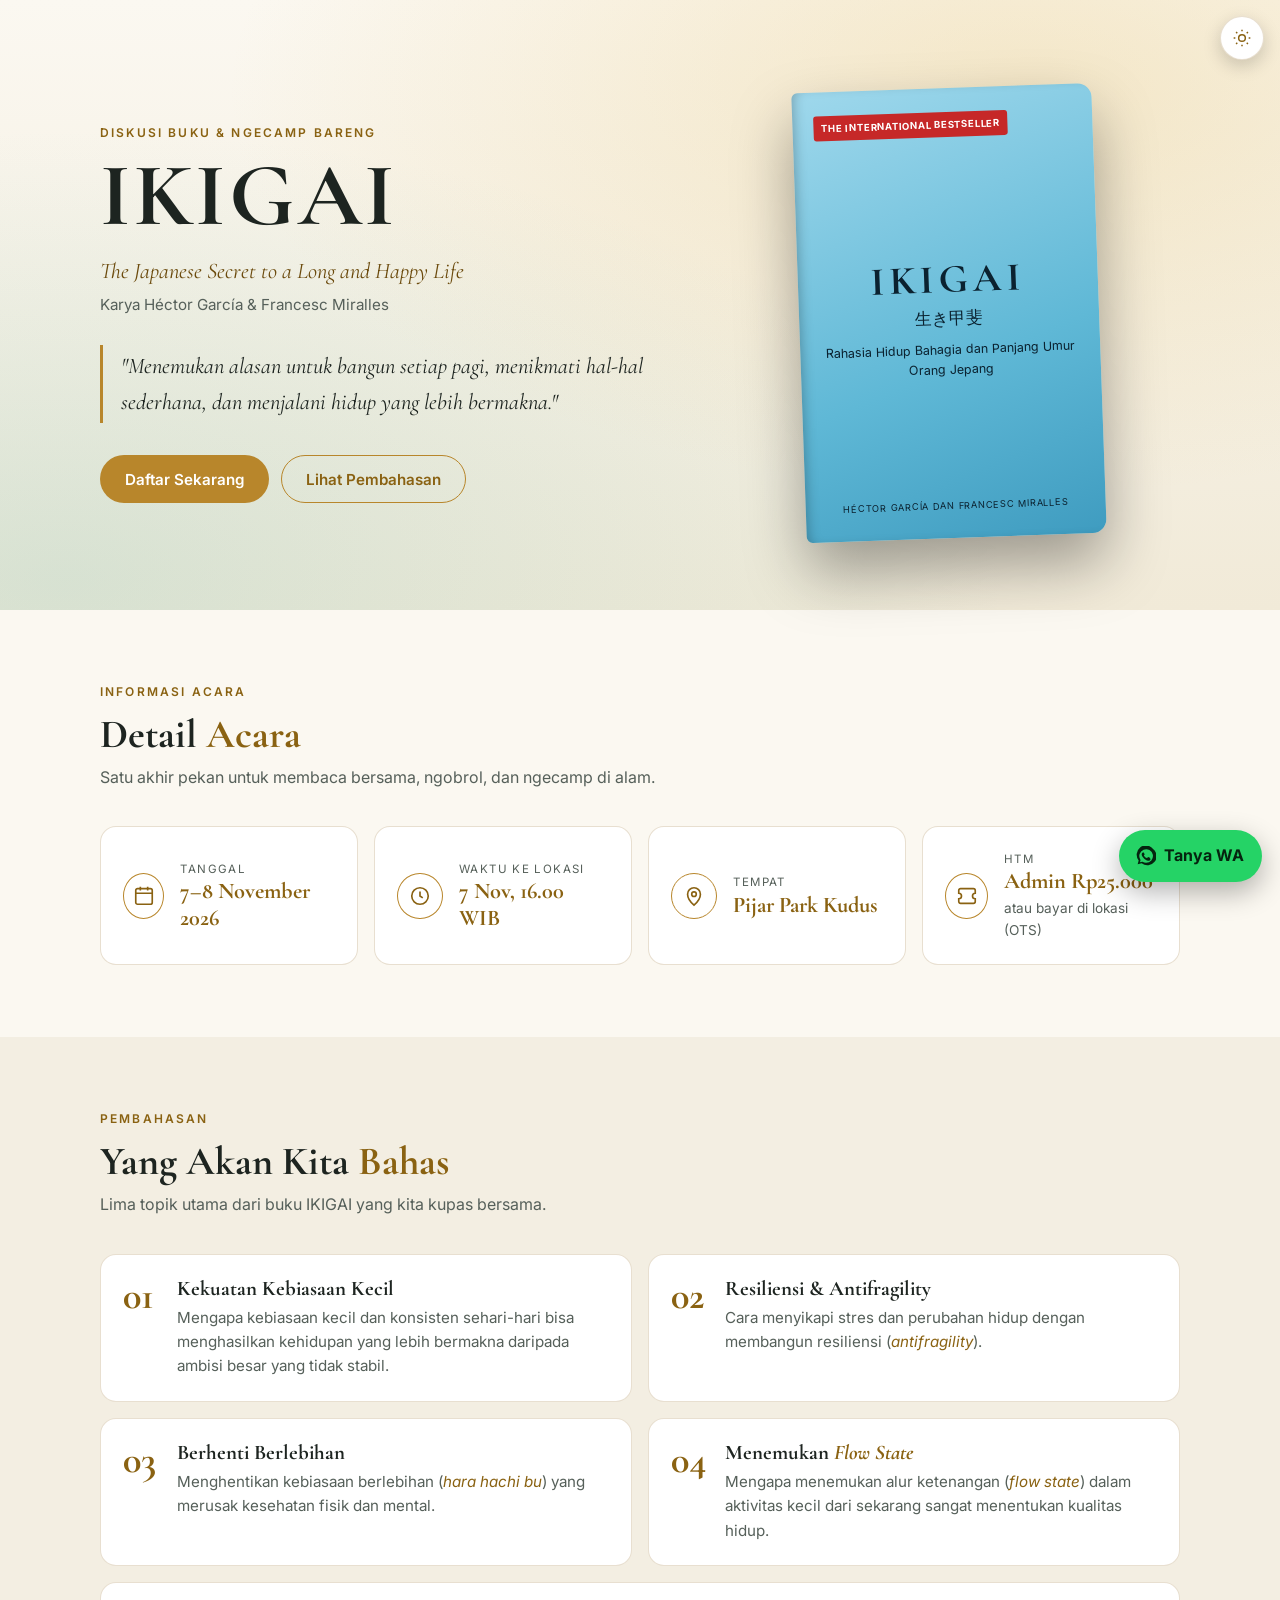
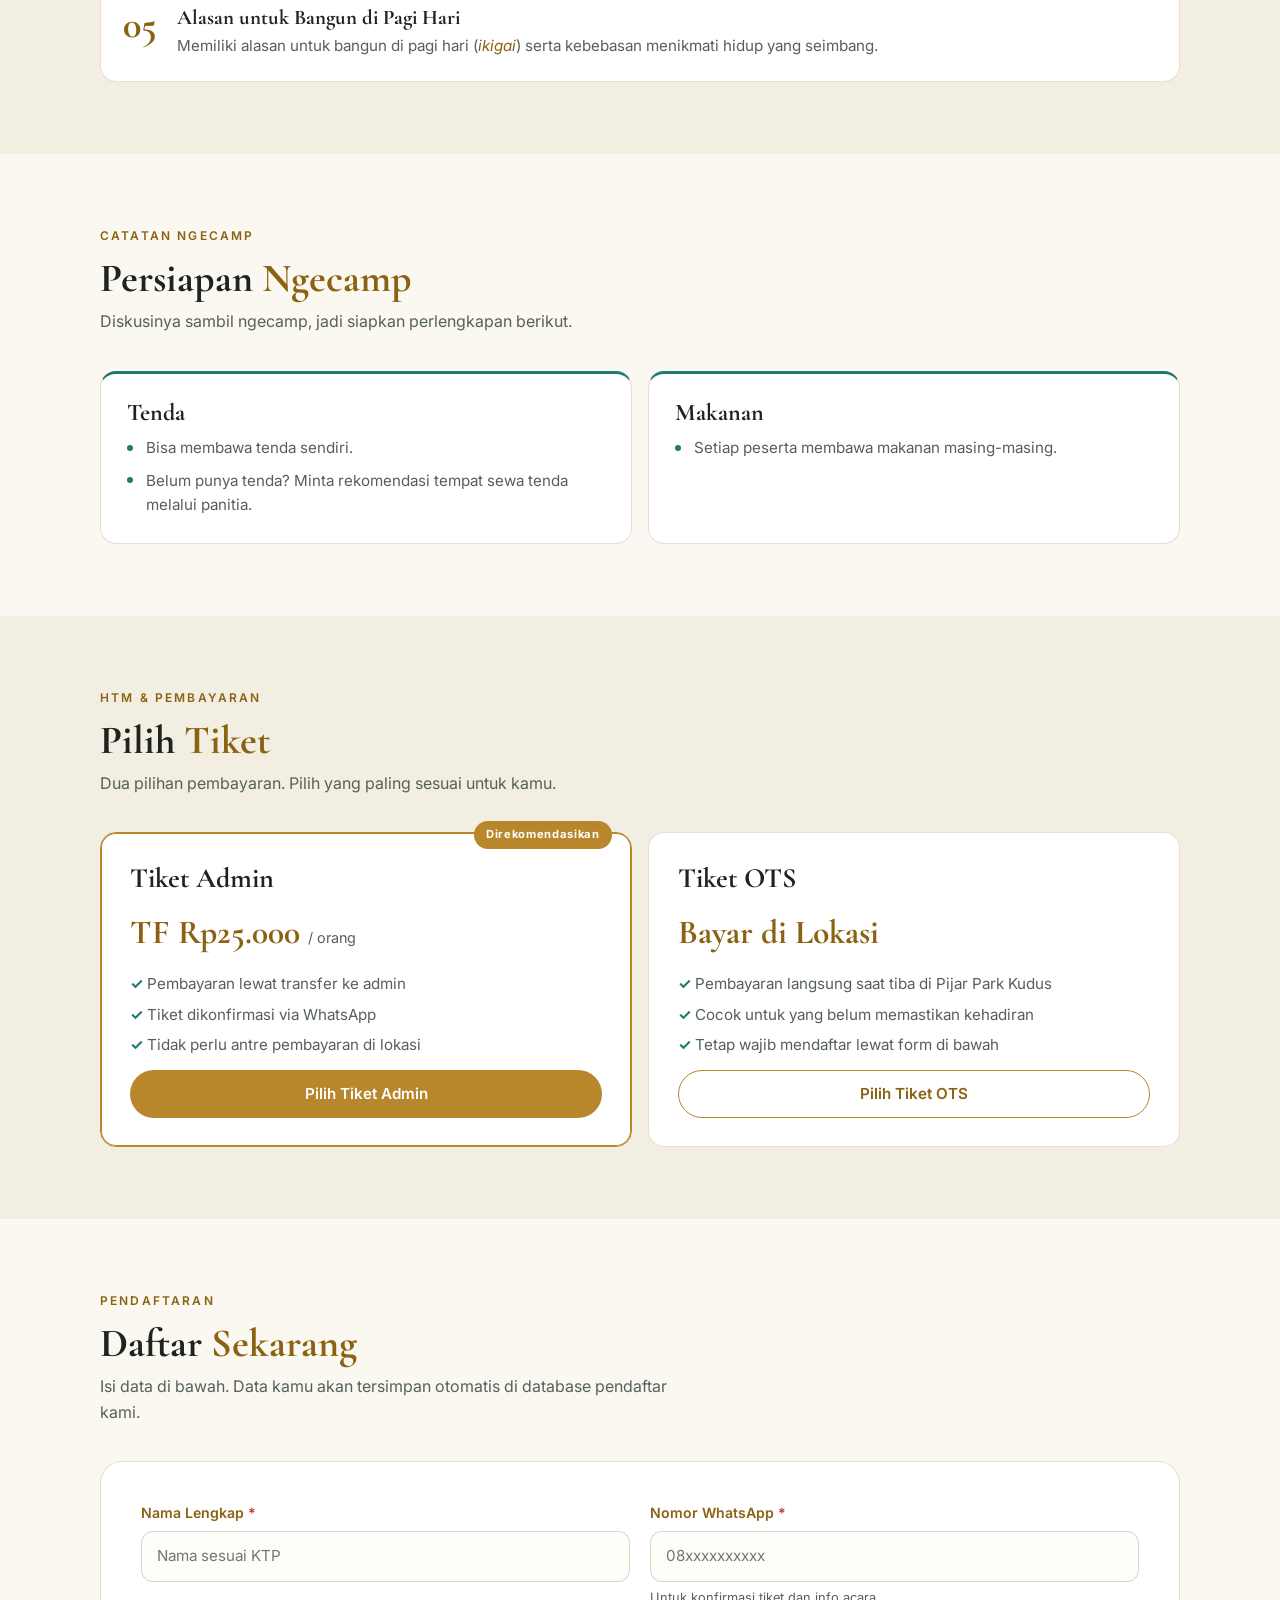
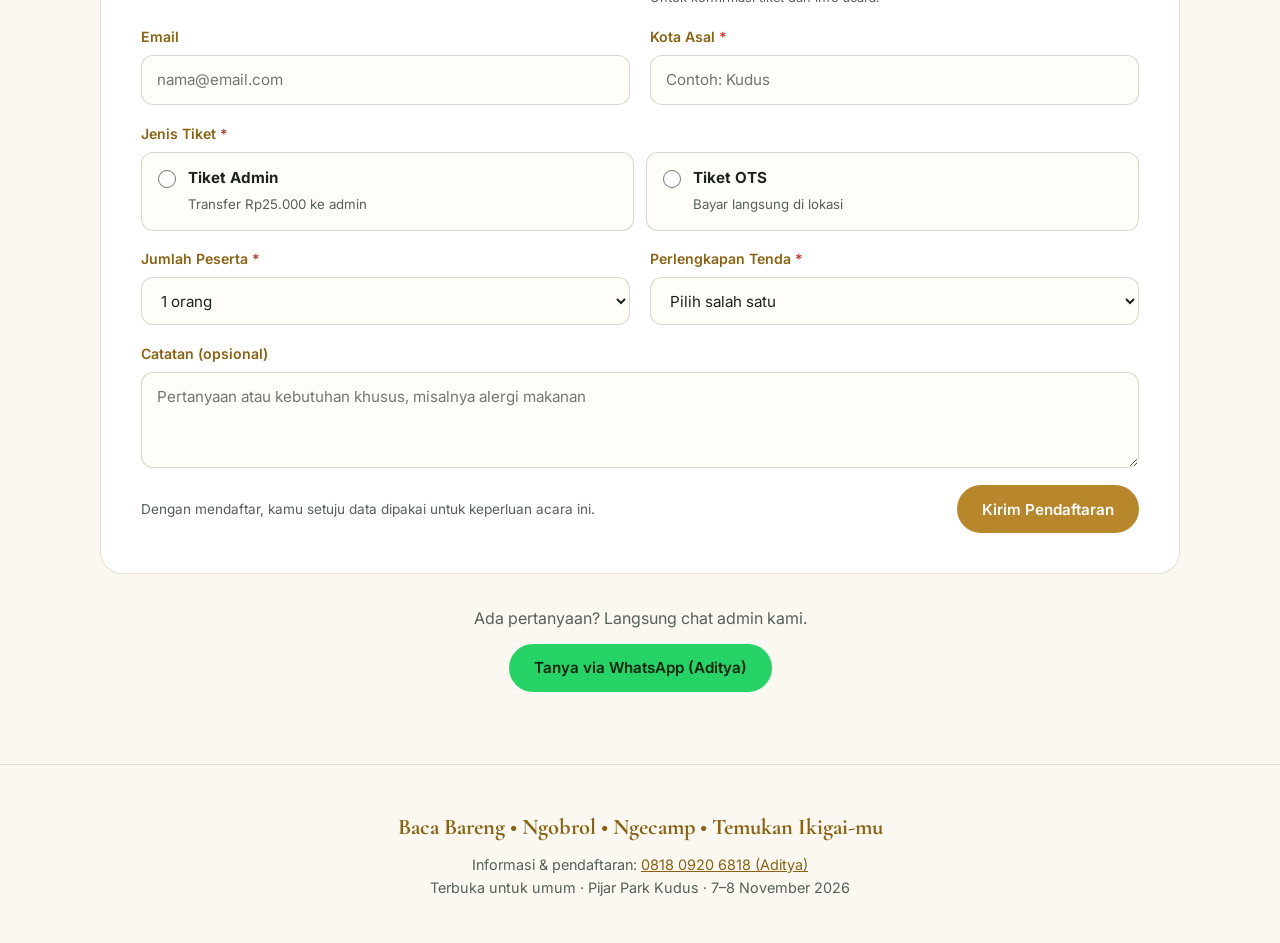
==== events/ikigai-camp.html @ cbc7ba33 "Add events page, Ikigai book camp" ====
<!DOCTYPE html>
<html lang="id" data-theme="dark">
<head>
<meta charset="UTF-8">
<meta name="viewport" content="width=device-width, initial-scale=1.0">
<title>Diskusi Buku & Ngecamp IKIGAI - Pijar Park Kudus</title>
<meta name="description" content="Diskusi buku IKIGAI dan ngecamp bareng, 7–8 November 2026 di Pijar Park Kudus. Daftar sekarang.">
<link rel="preconnect" href="https://fonts.googleapis.com">
<link rel="preconnect" href="https://fonts.gstatic.com" crossorigin>
<link href="https://fonts.googleapis.com/css2?family=Cormorant+Garamond:ital,wght@0,500;0,700;1,500&family=Inter:wght@400;500;600;700&display=swap" rel="stylesheet">
<style>
  /* ---------- Tema ---------- */
  :root, [data-theme="dark"] {
    --bg: #0d1412;
    --bg-2: #142019;
    --card: #1a2a22;
    --line: rgba(232, 201, 127, 0.22);
    --text: #f3efe6;
    --muted: #b9c2b8;
    --accent: #e8c97f;
    --accent-ink: #1b1608;
    --accent-text: #e8c97f;
    --accent-2: #f5dfa3;
    --teal: #5fb8b0;
    --input: #0f1a15;
    --input-line: rgba(255, 255, 255, 0.14);
    --hero: radial-gradient(ellipse at 80% 15%, rgba(232,201,127,.16), transparent 55%),
            radial-gradient(ellipse at 5% 95%, rgba(95,184,176,.14), transparent 55%),
            linear-gradient(180deg, #0d1412 0%, #132219 100%);
    --ok-bg: rgba(37,211,102,.12); --ok-line: rgba(37,211,102,.4); --ok-text: #b8f5cf;
    --err-bg: rgba(255,138,128,.1); --err-line: rgba(255,138,128,.4); --err-text: #ffc1ba;
    --err: #ff8a80;
    --wa: #25d366;
  }
  [data-theme="light"] {
    --bg: #fbf8f1;
    --bg-2: #f3eee2;
    --card: #ffffff;
    --line: rgba(138, 98, 20, 0.2);
    --text: #1d2420;
    --muted: #56605a;
    --accent: #b8862b;
    --accent-ink: #ffffff;
    --accent-text: #8a6212;
    --accent-2: #6b4a0c;
    --teal: #1f7a72;
    --input: #fffdf8;
    --input-line: rgba(29, 36, 32, 0.18);
    --hero: radial-gradient(ellipse at 80% 15%, rgba(232,201,127,.35), transparent 55%),
            radial-gradient(ellipse at 5% 95%, rgba(95,184,176,.18), transparent 55%),
            linear-gradient(180deg, #fbf8f1 0%, #f1ead8 100%);
    --ok-bg: rgba(37,211,102,.12); --ok-line: rgba(18,140,70,.35); --ok-text: #0f6b36;
    --err-bg: rgba(220,60,50,.08); --err-line: rgba(220,60,50,.35); --err-text: #9b2418;
    --err: #c0392b;
    --wa: #25d366;
  }

  /* ---------- Dasar ---------- */
  *, *::before, *::after { box-sizing: border-box; margin: 0; padding: 0; }
  html { scroll-behavior: smooth; scroll-padding-top: 1rem; }
  body {
    font-family: "Inter", system-ui, sans-serif;
    background: var(--bg); color: var(--text);
    line-height: 1.6; -webkit-font-smoothing: antialiased;
    transition: background .3s ease, color .3s ease;
  }
  a { color: inherit; }
  svg { display: block; flex: none; }
  .wrap { width: min(1080px, 100% - 2.5rem); margin-inline: auto; }
  h1, h2, h3 { font-family: "Cormorant Garamond", Georgia, serif; font-weight: 700; line-height: 1.15; }
  .hl { color: var(--accent-text); }

  .eyebrow {
    display: block; font-size: .75rem; font-weight: 600; letter-spacing: .18em;
    text-transform: uppercase; color: var(--accent-text); margin-bottom: .6rem;
  }
  .section { padding: 4.5rem 0; }
  .section.alt { background: var(--bg-2); }
  .section-head { margin-bottom: 2.25rem; }
  .section-title { font-size: clamp(1.9rem, 3.6vw, 2.5rem); }
  .section-sub { color: var(--muted); margin-top: .5rem; max-width: 60ch; }

  /* ---------- Tombol ---------- */
  .btn {
    display: inline-flex; align-items: center; justify-content: center; gap: .5rem;
    min-height: 48px; padding: .75rem 1.5rem; border-radius: 999px;
    font: 600 .95rem/1 "Inter", sans-serif; text-decoration: none; white-space: nowrap;
    border: 1.5px solid transparent; cursor: pointer;
    transition: transform .15s ease, filter .2s ease, background .2s ease;
  }
  .btn:hover { transform: translateY(-1px); filter: brightness(1.06); }
  .btn:focus-visible, .theme-btn:focus-visible, input:focus-visible, select:focus-visible, textarea:focus-visible {
    outline: 2px solid var(--accent); outline-offset: 2px;
  }
  .btn-accent { background: var(--accent); color: var(--accent-ink); }
  .btn-outline { border-color: var(--accent); color: var(--accent-text); background: transparent; }
  .btn-wa { background: var(--wa); color: #05240f; }
  .btn[disabled] { opacity: .6; cursor: wait; transform: none; }
  .btn-block { width: 100%; }

  /* ---------- Toggle tema ---------- */
  .theme-btn {
    position: fixed; top: 16px; right: 16px; z-index: 60;
    width: 44px; height: 44px; border-radius: 50%; cursor: pointer;
    background: var(--card); color: var(--accent-text); border: 1px solid var(--line);
    display: grid; place-items: center; box-shadow: 0 6px 18px rgba(0,0,0,.18);
  }
  .theme-btn .i-sun { display: none; }
  [data-theme="light"] .theme-btn .i-sun { display: block; }
  [data-theme="light"] .theme-btn .i-moon { display: none; }

  /* ---------- Hero ---------- */
  .hero { background: var(--hero); padding: 5.5rem 0 4.5rem; }
  .hero-grid { display: grid; gap: 3rem; align-items: center; }
  @media (min-width: 880px) { .hero-grid { grid-template-columns: 1.2fr 1fr; gap: 4rem; } }
  .hero h1 { font-size: clamp(3.4rem, 9vw, 5.6rem); letter-spacing: .03em; line-height: 1; }
  .book-title { font-family: "Cormorant Garamond", serif; font-style: italic; font-size: clamp(1.15rem, 2.4vw, 1.4rem); color: var(--accent-2); margin-top: .75rem; }
  .author { color: var(--muted); font-size: .95rem; margin-top: .25rem; }
  .quote {
    border-left: 3px solid var(--accent); padding: .2rem 0 .2rem 1.1rem; margin: 1.75rem 0 2rem;
    font-family: "Cormorant Garamond", serif; font-size: clamp(1.2rem, 2.2vw, 1.4rem); font-style: italic;
  }
  .hero-cta { display: flex; flex-wrap: wrap; gap: .75rem; }

  .book-cover {
    width: min(300px, 78%); aspect-ratio: 2 / 3; margin-inline: auto;
    border-radius: 6px 14px 14px 6px; transform: rotate(-2deg);
    background: linear-gradient(160deg, #9fd8ec 0%, #5fb8d6 60%, #3f9cc0 100%);
    box-shadow: 0 30px 60px rgba(0,0,0,.35), inset 8px 0 12px -6px rgba(0,0,0,.25);
    padding: 1.5rem 1.3rem; display: flex; flex-direction: column; justify-content: space-between;
    color: #0b2230; text-align: center;
  }
  .book-cover .badge { background: #c62828; color: #fff; font-size: .6rem; letter-spacing: .08em; padding: .3rem .5rem; align-self: flex-start; border-radius: 3px; font-weight: 700; }
  .book-cover h3 { font-size: 2.5rem; letter-spacing: .12em; }
  .book-cover .jp { font-size: 1.05rem; margin-top: .15rem; }
  .book-cover .sub { font-size: .78rem; margin-top: .5rem; }
  .book-cover .by { font-size: .58rem; letter-spacing: .08em; }

  /* ---------- Kartu info ---------- */
  .info-grid { display: grid; gap: 1rem; grid-template-columns: 1fr; }
  @media (min-width: 560px) { .info-grid { grid-template-columns: 1fr 1fr; } }
  @media (min-width: 1000px) { .info-grid { grid-template-columns: repeat(4, 1fr); } }
  .card {
    background: var(--card); border: 1px solid var(--line); border-radius: 16px; padding: 1.4rem;
  }
  .info-card { display: flex; gap: 1rem; align-items: center; }
  .icon {
    width: 46px; height: 46px; border-radius: 50%; border: 1.5px solid var(--accent);
    color: var(--accent-text); display: grid; place-items: center;
  }
  .info-card .label { font-size: .72rem; letter-spacing: .12em; text-transform: uppercase; color: var(--muted); }
  .info-card .value { font-family: "Cormorant Garamond", serif; font-size: 1.4rem; font-weight: 700; line-height: 1.2; color: var(--accent-text); }
  .info-card .note { font-size: .85rem; color: var(--muted); margin-top: .2rem; }

  /* ---------- Pembahasan ---------- */
  .topics { display: grid; gap: 1rem; grid-template-columns: 1fr; }
  @media (min-width: 720px) { .topics { grid-template-columns: 1fr 1fr; } }
  .topic { display: flex; gap: 1.1rem; }
  .topic-num { font-family: "Cormorant Garamond", serif; font-size: 2.4rem; font-weight: 700; color: var(--accent-text); line-height: 1; min-width: 2ch; }
  .topic h3 { font-size: 1.3rem; margin-bottom: .3rem; }
  .topic p { color: var(--muted); font-size: .95rem; }
  .topic em { color: var(--accent-text); font-style: italic; }
  .topic.wide { grid-column: 1 / -1; }

  /* ---------- Ngecamp ---------- */
  .split { display: grid; gap: 1rem; grid-template-columns: 1fr; }
  @media (min-width: 720px) { .split { grid-template-columns: 1fr 1fr; } }
  .panel { background: var(--card); border: 1px solid var(--line); border-radius: 16px; padding: 1.6rem; border-top: 3px solid var(--teal); }
  .panel h3 { font-size: 1.5rem; margin-bottom: .6rem; }
  .panel ul { list-style: none; display: grid; gap: .5rem; }
  .panel li { color: var(--muted); padding-left: 1.2rem; position: relative; font-size: .95rem; }
  .panel li::before { content: ""; position: absolute; left: 0; top: .55rem; width: 6px; height: 6px; border-radius: 50%; background: var(--teal); }

  /* ---------- Tiket ---------- */
  .tickets { display: grid; gap: 1rem; grid-template-columns: 1fr; }
  @media (min-width: 720px) { .tickets { grid-template-columns: 1fr 1fr; } }
  .ticket { display: flex; flex-direction: column; gap: .75rem; padding: 1.8rem; position: relative; }
  .ticket.highlight { border-color: var(--accent); box-shadow: 0 0 0 1px var(--accent) inset; }
  .ticket .tag {
    position: absolute; top: -12px; right: 1.2rem; background: var(--accent); color: var(--accent-ink);
    font-size: .7rem; font-weight: 700; padding: .3rem .75rem; border-radius: 999px; letter-spacing: .06em;
  }
  .ticket h3 { font-size: 1.75rem; }
  .price { font-family: "Cormorant Garamond", serif; font-size: 2.1rem; font-weight: 700; color: var(--accent-text); }
  .price small { font-family: "Inter", sans-serif; font-size: .9rem; color: var(--muted); font-weight: 400; }
  .ticket ul { list-style: none; display: grid; gap: .4rem; color: var(--muted); font-size: .95rem; }
  .ticket li::before { content: "✓ "; color: var(--teal); font-weight: 700; }
  .ticket .btn { margin-top: auto; }

  /* ---------- Form ---------- */
  .form-card { padding: clamp(1.4rem, 4vw, 2.5rem); border-radius: 22px; }
  form { display: grid; gap: 1.1rem 1.25rem; grid-template-columns: 1fr; }
  @media (min-width: 680px) { form { grid-template-columns: 1fr 1fr; } }
  .field { display: flex; flex-direction: column; gap: .4rem; }
  .full { grid-column: 1 / -1; }
  .field > label, .group-label { font-size: .88rem; font-weight: 600; color: var(--accent-text); }
  .req { color: var(--err); }
  .field input, .field select, .field textarea {
    font: inherit; font-size: .95rem; color: var(--text); background: var(--input);
    border: 1px solid var(--input-line); border-radius: 12px; min-height: 48px;
    padding: .75rem .95rem; width: 100%; transition: border-color .2s, box-shadow .2s;
  }
  .field textarea { min-height: 96px; resize: vertical; }
  .field input:focus, .field select:focus, .field textarea:focus { border-color: var(--accent); box-shadow: 0 0 0 3px color-mix(in srgb, var(--accent) 22%, transparent); outline: none; }
  .field select option { background: var(--card); color: var(--text); }
  .hint { font-size: .8rem; color: var(--muted); }
  .field.invalid input, .field.invalid select { border-color: var(--err); }
  .radio-group { display: grid; gap: .75rem; grid-template-columns: 1fr; }
  @media (min-width: 480px) { .radio-group { grid-template-columns: 1fr 1fr; } }
  .radio-card {
    display: flex; gap: .75rem; align-items: flex-start; cursor: pointer; min-height: 48px;
    background: var(--input); border: 1px solid var(--input-line); border-radius: 12px; padding: .85rem 1rem;
    transition: border-color .2s, background .2s;
  }
  .radio-card:has(input:checked) { border-color: var(--accent); background: color-mix(in srgb, var(--accent) 10%, var(--input)); }
  .radio-card input[type="radio"] { flex: none; width: 18px; height: 18px; min-height: 0; margin: .2rem 0 0; padding: 0; border: 0; accent-color: var(--accent); }
  .radio-card > div { min-width: 0; }
  .radio-card strong { display: block; font-size: .95rem; }
  .radio-card small { color: var(--muted); font-size: .83rem; }
  .actions { grid-column: 1 / -1; display: flex; flex-direction: column; gap: 1rem; align-items: stretch; }
  @media (min-width: 680px) { .actions { flex-direction: row; align-items: center; justify-content: space-between; } }
  .actions .fine { font-size: .85rem; color: var(--muted); }
  .status { grid-column: 1 / -1; font-size: .95rem; display: none; padding: .9rem 1rem; border-radius: 12px; border: 1px solid; }
  .status.ok { display: block; background: var(--ok-bg); border-color: var(--ok-line); color: var(--ok-text); }
  .status.err { display: block; background: var(--err-bg); border-color: var(--err-line); color: var(--err-text); }
  .status .btn { margin-top: .6rem; }
  .hp { position: absolute; left: -9999px; width: 1px; height: 1px; overflow: hidden; }

  .ask { margin-top: 2rem; display: flex; flex-direction: column; align-items: center; gap: .75rem; text-align: center; }
  .ask p { color: var(--muted); }

  /* ---------- Footer ---------- */
  footer { padding: 2.75rem 0; border-top: 1px solid var(--line); color: var(--muted); font-size: .9rem; text-align: center; }
  footer .slogan { font-family: "Cormorant Garamond", serif; font-size: 1.4rem; font-weight: 700; color: var(--accent-text); margin-bottom: .5rem; }
  footer a { color: var(--accent-text); }

  /* ---------- WA mengambang ---------- */
  .wa-float {
    position: fixed; right: 18px; bottom: 18px; z-index: 50; min-height: 52px;
    background: var(--wa); color: #05240f; padding: .75rem 1.1rem; border-radius: 999px;
    font-weight: 700; text-decoration: none; box-shadow: 0 10px 28px rgba(0,0,0,.3);
    display: inline-flex; align-items: center; gap: .5rem;
  }
  .wa-float:hover { filter: brightness(1.05); }

  /* ---------- Animasi ---------- */
  .reveal { opacity: 0; transform: translateY(16px); transition: opacity .6s ease, transform .6s ease; }
  .reveal.in { opacity: 1; transform: none; }
  @media (prefers-reduced-motion: reduce) {
    .reveal { opacity: 1; transform: none; transition: none; }
    html { scroll-behavior: auto; }
    * { transition: none !important; }
  }

  @media (max-width: 480px) {
    .section { padding: 3.5rem 0; }
    .wa-float .txt { display: none; }
    .wa-float { padding: .75rem; }
    .hero { padding-top: 5rem; }
  }
</style>
</head>
<body>

<button class="theme-btn" id="themeToggle" type="button" aria-label="Ganti tema terang/gelap" title="Ganti tema">
  <svg class="i-moon" width="20" height="20" viewBox="0 0 24 24" fill="none" stroke="currentColor" stroke-width="1.8"><path d="M21 12.8A9 9 0 1 1 11.2 3a7 7 0 0 0 9.8 9.8z"/></svg>
  <svg class="i-sun" width="20" height="20" viewBox="0 0 24 24" fill="none" stroke="currentColor" stroke-width="1.8"><circle cx="12" cy="12" r="4"/><path d="M12 2v2M12 20v2M4.9 4.9l1.4 1.4M17.7 17.7l1.4 1.4M2 12h2M20 12h2M4.9 19.1l1.4-1.4M17.7 6.3l1.4-1.4"/></svg>
</button>

<header class="hero">
  <div class="wrap hero-grid">
    <div>
      <span class="eyebrow">Diskusi Buku &amp; Ngecamp Bareng</span>
      <h1>IKIGAI</h1>
      <p class="book-title">The Japanese Secret to a Long and Happy Life</p>
      <p class="author">Karya Héctor García &amp; Francesc Miralles</p>
      <p class="quote">"Menemukan alasan untuk bangun setiap pagi, menikmati hal-hal sederhana, dan menjalani hidup yang lebih bermakna."</p>
      <div class="hero-cta">
        <a href="#daftar" class="btn btn-accent">Daftar Sekarang</a>
        <a href="#pembahasan" class="btn btn-outline">Lihat Pembahasan</a>
      </div>
    </div>

    <div class="book-cover" role="img" aria-label="Sampul buku IKIGAI">
      <span class="badge">THE INTERNATIONAL BESTSELLER</span>
      <div>
        <h3>IKIGAI</h3>
        <div class="jp">生き甲斐</div>
        <div class="sub">Rahasia Hidup Bahagia dan Panjang Umur Orang Jepang</div>
      </div>
      <div class="by">HÉCTOR GARCÍA DAN FRANCESC MIRALLES</div>
    </div>
  </div>
</header>

<section class="section" id="info">
  <div class="wrap">
    <div class="section-head reveal">
      <span class="eyebrow">Informasi Acara</span>
      <h2 class="section-title">Detail <span class="hl">Acara</span></h2>
      <p class="section-sub">Satu akhir pekan untuk membaca bersama, ngobrol, dan ngecamp di alam.</p>
    </div>

    <div class="info-grid">
      <div class="card info-card reveal">
        <div class="icon" aria-hidden="true">
          <svg width="22" height="22" viewBox="0 0 24 24" fill="none" stroke="currentColor" stroke-width="1.8"><rect x="3" y="4" width="18" height="17" rx="2"/><path d="M3 9h18M8 2v4M16 2v4"/></svg>
        </div>
        <div>
          <div class="label">Tanggal</div>
          <div class="value">7–8 November 2026</div>
        </div>
      </div>

      <div class="card info-card reveal">
        <div class="icon" aria-hidden="true">
          <svg width="22" height="22" viewBox="0 0 24 24" fill="none" stroke="currentColor" stroke-width="1.8"><circle cx="12" cy="12" r="9"/><path d="M12 7v5l3 2"/></svg>
        </div>
        <div>
          <div class="label">Waktu Ke Lokasi</div>
          <div class="value">7 Nov, 16.00 WIB</div>
        </div>
      </div>

      <div class="card info-card reveal">
        <div class="icon" aria-hidden="true">
          <svg width="22" height="22" viewBox="0 0 24 24" fill="none" stroke="currentColor" stroke-width="1.8"><path d="M12 22s7-6.2 7-12a7 7 0 1 0-14 0c0 5.8 7 12 7 12z"/><circle cx="12" cy="10" r="2.5"/></svg>
        </div>
        <div>
          <div class="label">Tempat</div>
          <div class="value">Pijar Park Kudus</div>
        </div>
      </div>

      <div class="card info-card reveal">
        <div class="icon" aria-hidden="true">
          <svg width="22" height="22" viewBox="0 0 24 24" fill="none" stroke="currentColor" stroke-width="1.8"><path d="M3 9V6a2 2 0 0 1 2-2h14a2 2 0 0 1 2 2v3a3 3 0 0 0 0 6v3a2 2 0 0 1-2 2H5a2 2 0 0 1-2-2v-3a3 3 0 0 0 0-6z"/></svg>
        </div>
        <div>
          <div class="label">HTM</div>
          <div class="value">Admin Rp25.000</div>
          <div class="note">atau bayar di lokasi (OTS)</div>
        </div>
      </div>
    </div>
  </div>
</section>

<section class="section alt" id="pembahasan">
  <div class="wrap">
    <div class="section-head reveal">
      <span class="eyebrow">Pembahasan</span>
      <h2 class="section-title">Yang Akan Kita <span class="hl">Bahas</span></h2>
      <p class="section-sub">Lima topik utama dari buku IKIGAI yang kita kupas bersama.</p>
    </div>

    <div class="topics">
      <article class="card topic reveal">
        <div class="topic-num">01</div>
        <div>
          <h3>Kekuatan Kebiasaan Kecil</h3>
          <p>Mengapa kebiasaan kecil dan konsisten sehari-hari bisa menghasilkan kehidupan yang lebih bermakna daripada ambisi besar yang tidak stabil.</p>
        </div>
      </article>

      <article class="card topic reveal">
        <div class="topic-num">02</div>
        <div>
          <h3>Resiliensi &amp; Antifragility</h3>
          <p>Cara menyikapi stres dan perubahan hidup dengan membangun resiliensi (<em>antifragility</em>).</p>
        </div>
      </article>

      <article class="card topic reveal">
        <div class="topic-num">03</div>
        <div>
          <h3>Berhenti Berlebihan</h3>
          <p>Menghentikan kebiasaan berlebihan (<em>hara hachi bu</em>) yang merusak kesehatan fisik dan mental.</p>
        </div>
      </article>

      <article class="card topic reveal">
        <div class="topic-num">04</div>
        <div>
          <h3>Menemukan <em>Flow State</em></h3>
          <p>Mengapa menemukan alur ketenangan (<em>flow state</em>) dalam aktivitas kecil dari sekarang sangat menentukan kualitas hidup.</p>
        </div>
      </article>

      <article class="card topic wide reveal">
        <div class="topic-num">05</div>
        <div>
          <h3>Alasan untuk Bangun di Pagi Hari</h3>
          <p>Memiliki alasan untuk bangun di pagi hari (<em>ikigai</em>) serta kebebasan menikmati hidup yang seimbang.</p>
        </div>
      </article>
    </div>
  </div>
</section>

<section class="section" id="ngecamp">
  <div class="wrap">
    <div class="section-head reveal">
      <span class="eyebrow">Catatan Ngecamp</span>
      <h2 class="section-title">Persiapan <span class="hl">Ngecamp</span></h2>
      <p class="section-sub">Diskusinya sambil ngecamp, jadi siapkan perlengkapan berikut.</p>
    </div>

    <div class="split">
      <div class="panel reveal">
        <h3>Tenda</h3>
        <ul>
          <li>Bisa membawa tenda sendiri.</li>
          <li>Belum punya tenda? Minta rekomendasi tempat sewa tenda melalui panitia.</li>
        </ul>
      </div>
      <div class="panel reveal">
        <h3>Makanan</h3>
        <ul>
          <li>Setiap peserta membawa makanan masing-masing.</li>
        </ul>
      </div>
    </div>
  </div>
</section>

<section class="section alt" id="tiket">
  <div class="wrap">
    <div class="section-head reveal">
      <span class="eyebrow">HTM &amp; Pembayaran</span>
      <h2 class="section-title">Pilih <span class="hl">Tiket</span></h2>
      <p class="section-sub">Dua pilihan pembayaran. Pilih yang paling sesuai untuk kamu.</p>
    </div>

    <div class="tickets">
      <div class="card ticket highlight reveal">
        <span class="tag">Direkomendasikan</span>
        <h3>Tiket Admin</h3>
        <div class="price">TF Rp25.000 <small>/ orang</small></div>
        <ul>
          <li>Pembayaran lewat transfer ke admin</li>
          <li>Tiket dikonfirmasi via WhatsApp</li>
          <li>Tidak perlu antre pembayaran di lokasi</li>
        </ul>
        <a href="#daftar" class="btn btn-accent" data-pick="Admin (TF Rp25.000)">Pilih Tiket Admin</a>
      </div>

      <div class="card ticket reveal">
        <h3>Tiket OTS</h3>
        <div class="price">Bayar di Lokasi</div>
        <ul>
          <li>Pembayaran langsung saat tiba di Pijar Park Kudus</li>
          <li>Cocok untuk yang belum memastikan kehadiran</li>
          <li>Tetap wajib mendaftar lewat form di bawah</li>
        </ul>
        <a href="#daftar" class="btn btn-outline" data-pick="OTS (Bayar di Lokasi)">Pilih Tiket OTS</a>
      </div>
    </div>
  </div>
</section>

<section class="section" id="daftar">
  <div class="wrap">
    <div class="section-head reveal">
      <span class="eyebrow">Pendaftaran</span>
      <h2 class="section-title">Daftar <span class="hl">Sekarang</span></h2>
      <p class="section-sub">Isi data di bawah. Data kamu akan tersimpan otomatis di database pendaftar kami.</p>
    </div>

    <div class="card form-card reveal">
      <form id="regForm" novalidate>
        <input type="text" name="website" class="hp" tabindex="-1" autocomplete="off" aria-hidden="true">

        <div class="field" data-field>
          <label for="nama">Nama Lengkap <span class="req">*</span></label>
          <input id="nama" name="nama" type="text" placeholder="Nama sesuai KTP" autocomplete="name" required>
        </div>

        <div class="field" data-field>
          <label for="wa">Nomor WhatsApp <span class="req">*</span></label>
          <input id="wa" name="wa" type="tel" placeholder="08xxxxxxxxxx" inputmode="tel" autocomplete="tel" required>
          <span class="hint">Untuk konfirmasi tiket dan info acara.</span>
        </div>

        <div class="field" data-field>
          <label for="email">Email</label>
          <input id="email" name="email" type="email" placeholder="nama@email.com" autocomplete="email">
        </div>

        <div class="field" data-field>
          <label for="kota">Kota Asal <span class="req">*</span></label>
          <input id="kota" name="kota" type="text" placeholder="Contoh: Kudus" required>
        </div>

        <fieldset class="field full" data-field style="border:0;">
          <legend class="group-label" style="margin-bottom:.4rem;">Jenis Tiket <span class="req">*</span></legend>
          <div class="radio-group">
            <label class="radio-card">
              <input type="radio" name="tiket" value="Admin (TF Rp25.000)">
              <div><strong>Tiket Admin</strong><small>Transfer Rp25.000 ke admin</small></div>
            </label>
            <label class="radio-card">
              <input type="radio" name="tiket" value="OTS (Bayar di Lokasi)">
              <div><strong>Tiket OTS</strong><small>Bayar langsung di lokasi</small></div>
            </label>
          </div>
        </fieldset>

        <div class="field" data-field>
          <label for="jumlah">Jumlah Peserta <span class="req">*</span></label>
          <select id="jumlah" name="jumlah" required>
            <option value="1">1 orang</option>
            <option value="2">2 orang</option>
            <option value="3">3 orang</option>
            <option value="4">4 orang</option>
            <option value="5">5 orang atau lebih</option>
          </select>
        </div>

        <div class="field" data-field>
          <label for="tenda">Perlengkapan Tenda <span class="req">*</span></label>
          <select id="tenda" name="tenda" required>
            <option value="">Pilih salah satu</option>
            <option value="Bawa tenda sendiri">Bawa tenda sendiri</option>
            <option value="Minta rekomendasi sewa tenda">Minta rekomendasi sewa tenda</option>
            <option value="Tidak ikut menginap">Tidak ikut menginap</option>
          </select>
        </div>

        <div class="field full">
          <label for="catatan">Catatan (opsional)</label>
          <textarea id="catatan" name="catatan" placeholder="Pertanyaan atau kebutuhan khusus, misalnya alergi makanan"></textarea>
        </div>

        <div class="status" id="status" role="status" aria-live="polite"></div>

        <div class="actions">
          <p class="fine">Dengan mendaftar, kamu setuju data dipakai untuk keperluan acara ini.</p>
          <button type="submit" class="btn btn-accent" id="submitBtn">Kirim Pendaftaran</button>
        </div>
      </form>
    </div>

    <div class="ask reveal">
      <p>Ada pertanyaan? Langsung chat admin kami.</p>
      <a class="btn btn-wa" href="https://wa.me/6281809206818?text=Halo%20Aditya%2C%20saya%20mau%20tanya%20tentang%20Diskusi%20Buku%20%26%20Ngecamp%20IKIGAI" target="_blank" rel="noopener">
        Tanya via WhatsApp (Aditya)
      </a>
    </div>
  </div>
</section>

<footer>
  <div class="wrap">
    <div class="slogan">Baca Bareng • Ngobrol • Ngecamp • Temukan Ikigai-mu</div>
    <p>Informasi &amp; pendaftaran: <a href="https://wa.me/6281809206818" target="_blank" rel="noopener">0818 0920 6818 (Aditya)</a></p>
    <p>Terbuka untuk umum · Pijar Park Kudus · 7–8 November 2026</p>
  </div>
</footer>

<a class="wa-float" href="https://wa.me/6281809206818?text=Halo%20Aditya%2C%20saya%20mau%20tanya%20tentang%20IKIGAI" target="_blank" rel="noopener" aria-label="Tanya via WhatsApp">
  <svg width="20" height="20" viewBox="0 0 24 24" fill="currentColor" aria-hidden="true"><path d="M20.5 3.5A11 11 0 0 0 3.2 17.3L2 22l4.8-1.2A11 11 0 1 0 20.5 3.5zM12 20.2a8.2 8.2 0 0 1-4.2-1.2l-.3-.2-2.8.7.8-2.7-.2-.3A8.2 8.2 0 1 1 12 20.2zm4.5-6.1c-.2-.1-1.5-.7-1.7-.8-.2-.1-.4-.1-.6.1l-.8 1c-.1.2-.3.2-.5.1a6.7 6.7 0 0 1-3.3-2.9c-.2-.4.2-.4.7-1.3.1-.2 0-.3 0-.4l-.8-1.8c-.2-.5-.4-.4-.6-.4h-.5a1 1 0 0 0-.7.3 3 3 0 0 0-.9 2.2 5.2 5.2 0 0 0 1.1 2.8 11.8 11.8 0 0 0 4.5 4c2.2.9 2.6.7 3.1.7a2.6 2.6 0 0 0 1.7-1.2 2.1 2.1 0 0 0 .1-1.2c-.1-.1-.2-.2-.4-.3z"/></svg>
  <span class="txt">Tanya WA</span>
</a>

<script>
  /* Ganti dengan URL Web App Google Apps Script yang terhubung ke Google Sheets */
  const SHEET_ENDPOINT = "GANTI_DENGAN_URL_APPS_SCRIPT";
  const WA_NUMBER = "6281809206818";

  /* ---------- Tema terang / gelap ---------- */
  const root = document.documentElement;
  const media = window.matchMedia("(prefers-color-scheme: light)");
  function readSaved() { try { return localStorage.getItem("ikigai-theme"); } catch (e) { return null; } }
  function saveTheme(t) { try { localStorage.setItem("ikigai-theme", t); } catch (e) {} }
  function applyTheme(t) { root.setAttribute("data-theme", t); }

  applyTheme(readSaved() || (media.matches ? "light" : "dark"));

  document.getElementById("themeToggle").addEventListener("click", () => {
    const next = root.getAttribute("data-theme") === "light" ? "dark" : "light";
    applyTheme(next);
    saveTheme(next);
  });

  /* ---------- Animasi muncul saat scroll ---------- */
  const io = new IntersectionObserver((entries) => {
    entries.forEach((e) => { if (e.isIntersecting) { e.target.classList.add("in"); io.unobserve(e.target); } });
  }, { threshold: 0.12 });
  document.querySelectorAll(".reveal").forEach((el) => io.observe(el));

  /* ---------- Pilih tiket dari kartu ---------- */
  document.querySelectorAll("[data-pick]").forEach((btn) => {
    btn.addEventListener("click", () => {
      const radio = document.querySelector(`input[name="tiket"][value="${btn.dataset.pick}"]`);
      if (radio) radio.checked = true;
    });
  });

  /* ---------- Form pendaftaran ---------- */
  const form = document.getElementById("regForm");
  const statusEl = document.getElementById("status");
  const submitBtn = document.getElementById("submitBtn");

  function showStatus(type, msg) {
    statusEl.className = "status " + type;
    statusEl.textContent = msg;
  }

  function validate() {
    let ok = true;
    form.querySelectorAll("[data-field]").forEach((f) => f.classList.remove("invalid"));
    const waOk = /^(\+?62|0)8[0-9]{7,11}$/.test(form.wa.value.trim().replace(/[\s-]/g, ""));

    if (!form.nama.value.trim()) { ok = false; form.nama.closest("[data-field]").classList.add("invalid"); }
    if (!waOk) { ok = false; form.wa.closest("[data-field]").classList.add("invalid"); }
    if (!form.kota.value.trim()) { ok = false; form.kota.closest("[data-field]").classList.add("invalid"); }
    if (!form.tiket.value) { ok = false; form.tiket[0].closest("[data-field]").classList.add("invalid"); }
    if (!form.tenda.value) { ok = false; form.tenda.closest("[data-field]").classList.add("invalid"); }
    return ok;
  }

  form.addEventListener("submit", async (ev) => {
    ev.preventDefault();
    statusEl.className = "status";
    statusEl.textContent = "";

    if (form.website.value) return; // honeypot anti-bot

    if (!validate()) {
      showStatus("err", "Mohon lengkapi data yang wajib diisi dengan benar. Nomor WhatsApp harus valid.");
      return;
    }

    if (SHEET_ENDPOINT.startsWith("GANTI")) {
      showStatus("err", "Form belum terhubung ke database. Silakan daftar lewat WhatsApp dulu.");
      return;
    }

    const data = {
      nama: form.nama.value.trim(),
      wa: form.wa.value.trim(),
      email: form.email.value.trim(),
      kota: form.kota.value.trim(),
      tiket: form.tiket.value,
      jumlah: form.jumlah.value,
      tenda: form.tenda.value,
      catatan: form.catatan.value.trim(),
      sumber: location.href
    };

    submitBtn.disabled = true;
    submitBtn.textContent = "Mengirim...";

    try {
      // mode no-cors: data tetap terkirim ke Apps Script walau respons tidak bisa dibaca browser
      await fetch(SHEET_ENDPOINT, { method: "POST", mode: "no-cors", body: new URLSearchParams(data) });

      const pesan = encodeURIComponent(
        `Halo Aditya, saya sudah mendaftar IKIGAI.\nNama: ${data.nama}\nJenis tiket: ${data.tiket}\nJumlah: ${data.jumlah}`
      );
      const waLink = `https://wa.me/${WA_NUMBER}?text=${pesan}`;

      form.reset();
      showStatus("ok", "Pendaftaran berhasil terkirim. Terima kasih! Konfirmasi tiket akan dikirim via WhatsApp.");

      const info = document.createElement("a");
      info.className = "btn btn-wa";
      info.href = waLink;
      info.target = "_blank";
      info.rel = "noopener";
      info.textContent = "Konfirmasi via WhatsApp";
      statusEl.appendChild(info);
    } catch (err) {
      showStatus("err", "Gagal mengirim pendaftaran. Coba lagi atau daftar lewat WhatsApp.");
    } finally {
      submitBtn.disabled = false;
      submitBtn.textContent = "Kirim Pendaftaran";
    }
  });
</script>
</body>
</html>
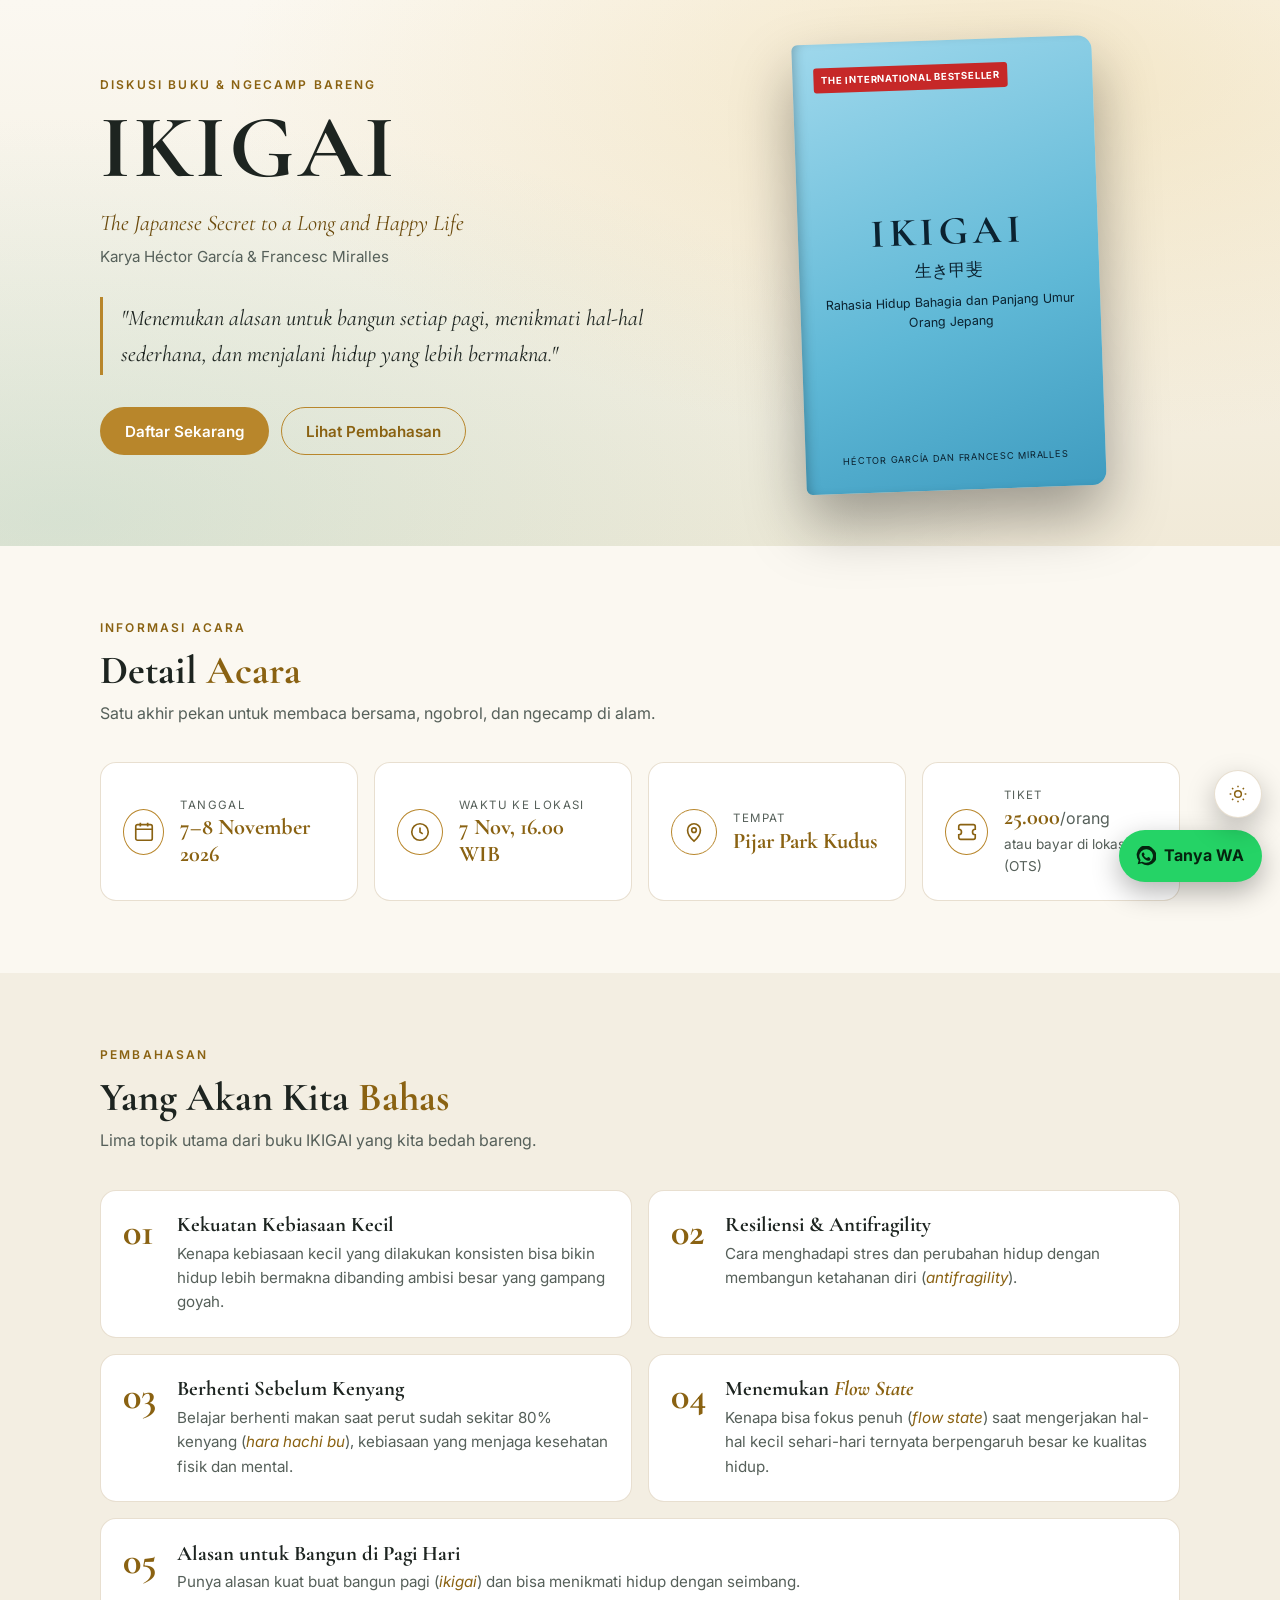
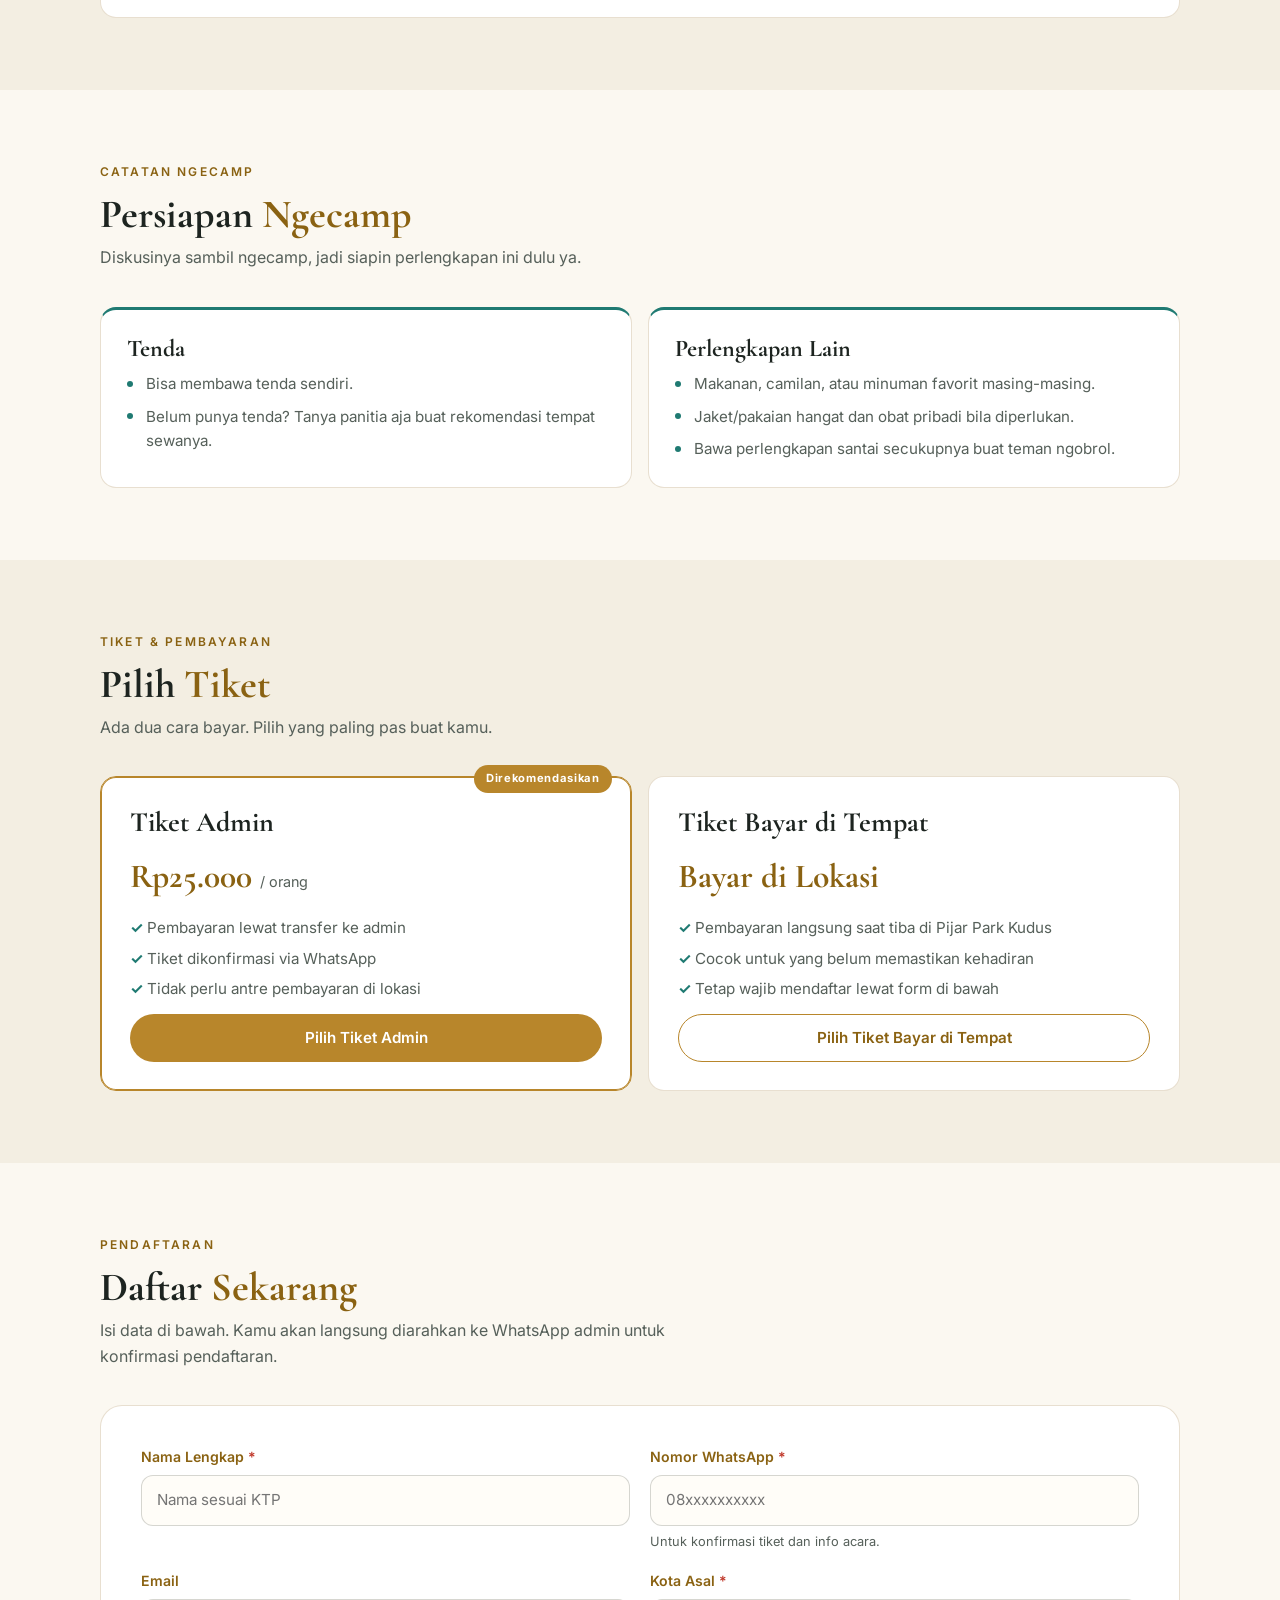
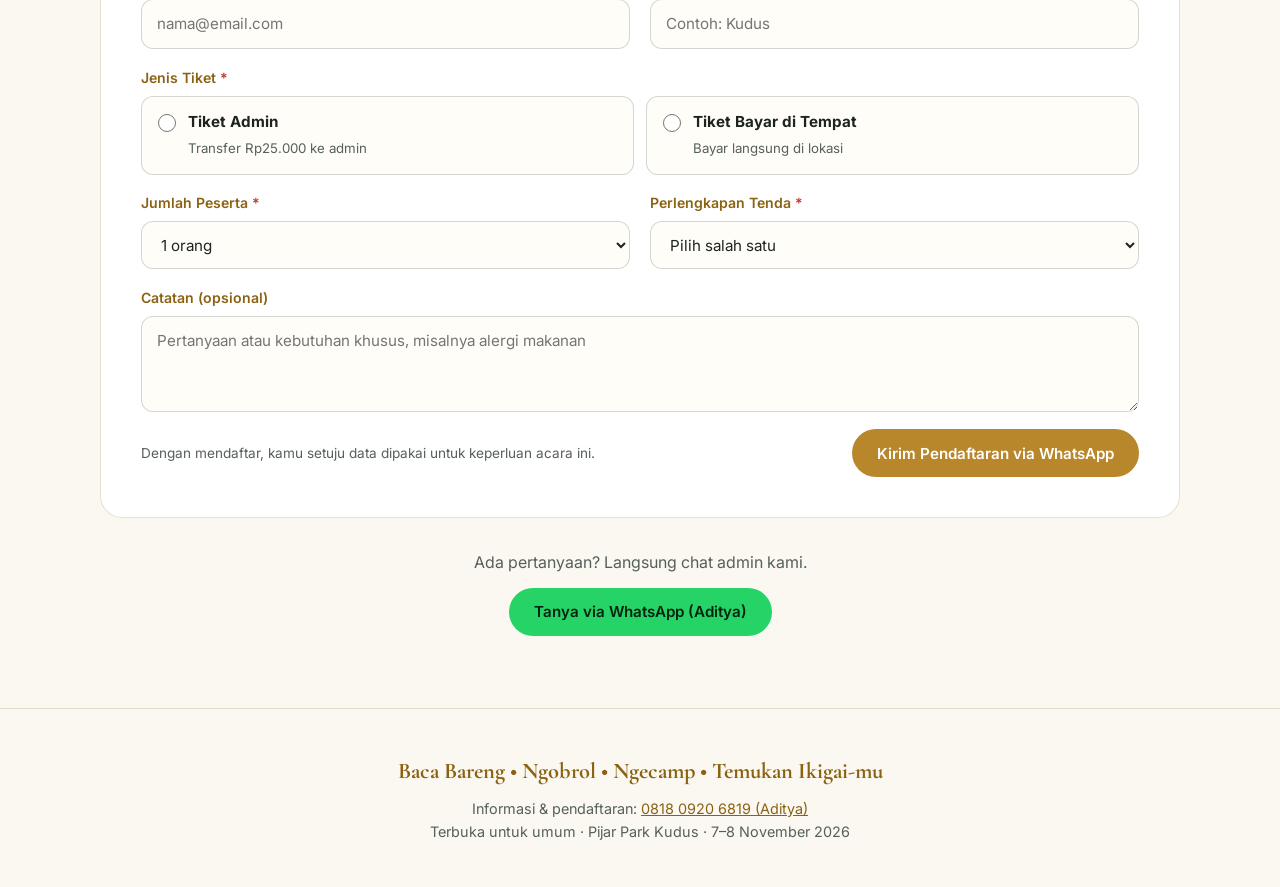
==== commit 02b33eda: "Update ticket information and button texts" ====
--- a/events/ikigai-camp.html
+++ b/events/ikigai-camp.html
@@ -100,17 +100,20 @@
 
   /* ---------- Toggle tema ---------- */
   .theme-btn {
-    position: fixed; top: 16px; right: 16px; z-index: 60;
-    width: 44px; height: 44px; border-radius: 50%; cursor: pointer;
-    background: var(--card); color: var(--accent-text); border: 1px solid var(--line);
-    display: grid; place-items: center; box-shadow: 0 6px 18px rgba(0,0,0,.18);
-  }
+    position: fixed; right: 18px; bottom: 82px; z-index: 60;
+    width: 48px; height: 48px; border-radius: 50%; cursor: pointer;
+    background: var(--card); color: var(--accent-text); border: 1.5px solid var(--line);
+    display: flex; align-items: center; justify-content: center;
+    box-shadow: 0 10px 28px rgba(0,0,0,.25);
+    transition: transform .2s ease, filter .2s ease, background .3s ease, border-color .3s ease;
+  }
+  .theme-btn:hover { transform: translateY(-2px); filter: brightness(1.08); }
   .theme-btn .i-sun { display: none; }
   [data-theme="light"] .theme-btn .i-sun { display: block; }
   [data-theme="light"] .theme-btn .i-moon { display: none; }
 
   /* ---------- Hero ---------- */
-  .hero { background: var(--hero); padding: 5.5rem 0 4.5rem; }
+  .hero { background: var(--hero); padding: 2.5rem 0 3.5rem; }
   .hero-grid { display: grid; gap: 3rem; align-items: center; }
   @media (min-width: 880px) { .hero-grid { grid-template-columns: 1.2fr 1fr; gap: 4rem; } }
   .hero h1 { font-size: clamp(3.4rem, 9vw, 5.6rem); letter-spacing: .03em; line-height: 1; }
@@ -253,10 +256,11 @@
   }
 
   @media (max-width: 480px) {
-    .section { padding: 3.5rem 0; }
+    .section { padding: 3rem 0; }
     .wa-float .txt { display: none; }
-    .wa-float { padding: .75rem; }
-    .hero { padding-top: 5rem; }
+    .wa-float { width: 48px; height: 48px; min-height: 48px; padding: 0; justify-content: center; border-radius: 50%; right: 16px; bottom: 16px; }
+    .theme-btn { right: 16px; bottom: 74px; }
+    .hero { padding-top: 1.75rem; padding-bottom: 2.5rem; }
   }
 </style>
 </head>
@@ -337,8 +341,8 @@
           <svg width="22" height="22" viewBox="0 0 24 24" fill="none" stroke="currentColor" stroke-width="1.8"><path d="M3 9V6a2 2 0 0 1 2-2h14a2 2 0 0 1 2 2v3a3 3 0 0 0 0 6v3a2 2 0 0 1-2 2H5a2 2 0 0 1-2-2v-3a3 3 0 0 0 0-6z"/></svg>
         </div>
         <div>
-          <div class="label">HTM</div>
-          <div class="value">Admin Rp25.000</div>
+          <div class="label">Tiket</div>
+          <div class="value">25.000<small style="font-size: 1rem; font-family: 'Inter', sans-serif; font-weight: 400; color: var(--muted);">/orang</small></div>
           <div class="note">atau bayar di lokasi (OTS)</div>
         </div>
       </div>
@@ -351,7 +355,7 @@
     <div class="section-head reveal">
       <span class="eyebrow">Pembahasan</span>
       <h2 class="section-title">Yang Akan Kita <span class="hl">Bahas</span></h2>
-      <p class="section-sub">Lima topik utama dari buku IKIGAI yang kita kupas bersama.</p>
+      <p class="section-sub">Lima topik utama dari buku IKIGAI yang kita bedah bareng.</p>
     </div>
 
     <div class="topics">
@@ -359,7 +363,7 @@
         <div class="topic-num">01</div>
         <div>
           <h3>Kekuatan Kebiasaan Kecil</h3>
-          <p>Mengapa kebiasaan kecil dan konsisten sehari-hari bisa menghasilkan kehidupan yang lebih bermakna daripada ambisi besar yang tidak stabil.</p>
+          <p>Kenapa kebiasaan kecil yang dilakukan konsisten bisa bikin hidup lebih bermakna dibanding ambisi besar yang gampang goyah.</p>
         </div>
       </article>
 
@@ -367,15 +371,15 @@
         <div class="topic-num">02</div>
         <div>
           <h3>Resiliensi &amp; Antifragility</h3>
-          <p>Cara menyikapi stres dan perubahan hidup dengan membangun resiliensi (<em>antifragility</em>).</p>
+          <p>Cara menghadapi stres dan perubahan hidup dengan membangun ketahanan diri (<em>antifragility</em>).</p>
         </div>
       </article>
 
       <article class="card topic reveal">
         <div class="topic-num">03</div>
         <div>
-          <h3>Berhenti Berlebihan</h3>
-          <p>Menghentikan kebiasaan berlebihan (<em>hara hachi bu</em>) yang merusak kesehatan fisik dan mental.</p>
+          <h3>Berhenti Sebelum Kenyang</h3>
+          <p>Belajar berhenti makan saat perut sudah sekitar 80% kenyang (<em>hara hachi bu</em>), kebiasaan yang menjaga kesehatan fisik dan mental.</p>
         </div>
       </article>
 
@@ -383,7 +387,7 @@
         <div class="topic-num">04</div>
         <div>
           <h3>Menemukan <em>Flow State</em></h3>
-          <p>Mengapa menemukan alur ketenangan (<em>flow state</em>) dalam aktivitas kecil dari sekarang sangat menentukan kualitas hidup.</p>
+          <p>Kenapa bisa fokus penuh (<em>flow state</em>) saat mengerjakan hal-hal kecil sehari-hari ternyata berpengaruh besar ke kualitas hidup.</p>
         </div>
       </article>
 
@@ -391,7 +395,7 @@
         <div class="topic-num">05</div>
         <div>
           <h3>Alasan untuk Bangun di Pagi Hari</h3>
-          <p>Memiliki alasan untuk bangun di pagi hari (<em>ikigai</em>) serta kebebasan menikmati hidup yang seimbang.</p>
+          <p>Punya alasan kuat buat bangun pagi (<em>ikigai</em>) dan bisa menikmati hidup dengan seimbang.</p>
         </div>
       </article>
     </div>
@@ -403,7 +407,7 @@
     <div class="section-head reveal">
       <span class="eyebrow">Catatan Ngecamp</span>
       <h2 class="section-title">Persiapan <span class="hl">Ngecamp</span></h2>
-      <p class="section-sub">Diskusinya sambil ngecamp, jadi siapkan perlengkapan berikut.</p>
+      <p class="section-sub">Diskusinya sambil ngecamp, jadi siapin perlengkapan ini dulu ya.</p>
     </div>
 
     <div class="split">
@@ -411,13 +415,15 @@
         <h3>Tenda</h3>
         <ul>
           <li>Bisa membawa tenda sendiri.</li>
-          <li>Belum punya tenda? Minta rekomendasi tempat sewa tenda melalui panitia.</li>
+          <li>Belum punya tenda? Tanya panitia aja buat rekomendasi tempat sewanya.</li>
         </ul>
       </div>
       <div class="panel reveal">
-        <h3>Makanan</h3>
+        <h3>Perlengkapan Lain</h3>
         <ul>
-          <li>Setiap peserta membawa makanan masing-masing.</li>
+          <li>Makanan, camilan, atau minuman favorit masing-masing.</li>
+          <li>Jaket/pakaian hangat dan obat pribadi bila diperlukan.</li>
+          <li>Bawa perlengkapan santai secukupnya buat teman ngobrol.</li>
         </ul>
       </div>
     </div>
@@ -427,16 +433,16 @@
 <section class="section alt" id="tiket">
   <div class="wrap">
     <div class="section-head reveal">
-      <span class="eyebrow">HTM &amp; Pembayaran</span>
+      <span class="eyebrow">Tiket &amp; Pembayaran</span>
       <h2 class="section-title">Pilih <span class="hl">Tiket</span></h2>
-      <p class="section-sub">Dua pilihan pembayaran. Pilih yang paling sesuai untuk kamu.</p>
+      <p class="section-sub">Ada dua cara bayar. Pilih yang paling pas buat kamu.</p>
     </div>
 
     <div class="tickets">
       <div class="card ticket highlight reveal">
         <span class="tag">Direkomendasikan</span>
         <h3>Tiket Admin</h3>
-        <div class="price">TF Rp25.000 <small>/ orang</small></div>
+        <div class="price">Rp25.000 <small>/ orang</small></div>
         <ul>
           <li>Pembayaran lewat transfer ke admin</li>
           <li>Tiket dikonfirmasi via WhatsApp</li>
@@ -446,25 +452,25 @@
       </div>
 
       <div class="card ticket reveal">
-        <h3>Tiket OTS</h3>
+        <h3>Tiket Bayar di Tempat</h3>
         <div class="price">Bayar di Lokasi</div>
         <ul>
           <li>Pembayaran langsung saat tiba di Pijar Park Kudus</li>
           <li>Cocok untuk yang belum memastikan kehadiran</li>
           <li>Tetap wajib mendaftar lewat form di bawah</li>
         </ul>
-        <a href="#daftar" class="btn btn-outline" data-pick="OTS (Bayar di Lokasi)">Pilih Tiket OTS</a>
+        <a href="#daftar" class="btn btn-outline" data-pick="OTS (Bayar di Lokasi)">Pilih Tiket Bayar di Tempat</a>
       </div>
     </div>
   </div>
 </section>
 
-<section class="section" id="daftar">
+  <section class="section" id="daftar">
   <div class="wrap">
     <div class="section-head reveal">
       <span class="eyebrow">Pendaftaran</span>
       <h2 class="section-title">Daftar <span class="hl">Sekarang</span></h2>
-      <p class="section-sub">Isi data di bawah. Data kamu akan tersimpan otomatis di database pendaftar kami.</p>
+      <p class="section-sub">Isi data di bawah. Kamu akan langsung diarahkan ke WhatsApp admin untuk konfirmasi pendaftaran.</p>
     </div>
 
     <div class="card form-card reveal">
@@ -496,12 +502,12 @@
           <legend class="group-label" style="margin-bottom:.4rem;">Jenis Tiket <span class="req">*</span></legend>
           <div class="radio-group">
             <label class="radio-card">
-              <input type="radio" name="tiket" value="Admin (TF Rp25.000)">
+              <input type="radio" name="tiket" value="Tiket Admin (TF Rp25.000)">
               <div><strong>Tiket Admin</strong><small>Transfer Rp25.000 ke admin</small></div>
             </label>
             <label class="radio-card">
-              <input type="radio" name="tiket" value="OTS (Bayar di Lokasi)">
-              <div><strong>Tiket OTS</strong><small>Bayar langsung di lokasi</small></div>
+              <input type="radio" name="tiket" value="Tiket Bayar di Tempat (OTS)">
+              <div><strong>Tiket Bayar di Tempat</strong><small>Bayar langsung di lokasi</small></div>
             </label>
           </div>
         </fieldset>
@@ -509,11 +515,11 @@
         <div class="field" data-field>
           <label for="jumlah">Jumlah Peserta <span class="req">*</span></label>
           <select id="jumlah" name="jumlah" required>
-            <option value="1">1 orang</option>
-            <option value="2">2 orang</option>
-            <option value="3">3 orang</option>
-            <option value="4">4 orang</option>
-            <option value="5">5 orang atau lebih</option>
+            <option value="1 orang">1 orang</option>
+            <option value="2 orang">2 orang</option>
+            <option value="3 orang">3 orang</option>
+            <option value="4 orang">4 orang</option>
+            <option value="5 orang atau lebih">5 orang atau lebih</option>
           </select>
         </div>
 
@@ -536,14 +542,14 @@
 
         <div class="actions">
           <p class="fine">Dengan mendaftar, kamu setuju data dipakai untuk keperluan acara ini.</p>
-          <button type="submit" class="btn btn-accent" id="submitBtn">Kirim Pendaftaran</button>
+          <button type="submit" class="btn btn-accent" id="submitBtn">Kirim Pendaftaran via WhatsApp</button>
         </div>
       </form>
     </div>
 
     <div class="ask reveal">
       <p>Ada pertanyaan? Langsung chat admin kami.</p>
-      <a class="btn btn-wa" href="https://wa.me/6281809206818?text=Halo%20Aditya%2C%20saya%20mau%20tanya%20tentang%20Diskusi%20Buku%20%26%20Ngecamp%20IKIGAI" target="_blank" rel="noopener">
+      <a class="btn btn-wa" href="https://wa.me/6281809206819?text=Halo%20Aditya%2C%20saya%20mau%20tanya%20tentang%20Diskusi%20Buku%20%26%20Ngecamp%20IKIGAI" target="_blank" rel="noopener">
         Tanya via WhatsApp (Aditya)
       </a>
     </div>
@@ -553,20 +559,18 @@
 <footer>
   <div class="wrap">
     <div class="slogan">Baca Bareng • Ngobrol • Ngecamp • Temukan Ikigai-mu</div>
-    <p>Informasi &amp; pendaftaran: <a href="https://wa.me/6281809206818" target="_blank" rel="noopener">0818 0920 6818 (Aditya)</a></p>
+    <p>Informasi &amp; pendaftaran: <a href="https://wa.me/6281809206819" target="_blank" rel="noopener">0818 0920 6819 (Aditya)</a></p>
     <p>Terbuka untuk umum · Pijar Park Kudus · 7–8 November 2026</p>
   </div>
 </footer>
 
-<a class="wa-float" href="https://wa.me/6281809206818?text=Halo%20Aditya%2C%20saya%20mau%20tanya%20tentang%20IKIGAI" target="_blank" rel="noopener" aria-label="Tanya via WhatsApp">
+<a class="wa-float" href="https://wa.me/6281809206819?text=Halo%20Aditya%2C%20saya%20mau%20tanya%20tentang%20IKIGAI" target="_blank" rel="noopener" aria-label="Tanya via WhatsApp">
   <svg width="20" height="20" viewBox="0 0 24 24" fill="currentColor" aria-hidden="true"><path d="M20.5 3.5A11 11 0 0 0 3.2 17.3L2 22l4.8-1.2A11 11 0 1 0 20.5 3.5zM12 20.2a8.2 8.2 0 0 1-4.2-1.2l-.3-.2-2.8.7.8-2.7-.2-.3A8.2 8.2 0 1 1 12 20.2zm4.5-6.1c-.2-.1-1.5-.7-1.7-.8-.2-.1-.4-.1-.6.1l-.8 1c-.1.2-.3.2-.5.1a6.7 6.7 0 0 1-3.3-2.9c-.2-.4.2-.4.7-1.3.1-.2 0-.3 0-.4l-.8-1.8c-.2-.5-.4-.4-.6-.4h-.5a1 1 0 0 0-.7.3 3 3 0 0 0-.9 2.2 5.2 5.2 0 0 0 1.1 2.8 11.8 11.8 0 0 0 4.5 4c2.2.9 2.6.7 3.1.7a2.6 2.6 0 0 0 1.7-1.2 2.1 2.1 0 0 0 .1-1.2c-.1-.1-.2-.2-.4-.3z"/></svg>
   <span class="txt">Tanya WA</span>
 </a>
 
 <script>
-  /* Ganti dengan URL Web App Google Apps Script yang terhubung ke Google Sheets */
-  const SHEET_ENDPOINT = "GANTI_DENGAN_URL_APPS_SCRIPT";
-  const WA_NUMBER = "6281809206818";
+  const WA_NUMBER = "6281809206819";
 
   /* ---------- Tema terang / gelap ---------- */
   const root = document.documentElement;
@@ -592,7 +596,8 @@
   /* ---------- Pilih tiket dari kartu ---------- */
   document.querySelectorAll("[data-pick]").forEach((btn) => {
     btn.addEventListener("click", () => {
-      const radio = document.querySelector(`input[name="tiket"][value="${btn.dataset.pick}"]`);
+      const pick = btn.dataset.pick;
+      const radio = document.querySelector(`input[name="tiket"][value*="${pick}"]`);
       if (radio) radio.checked = true;
     });
   });
@@ -620,7 +625,7 @@
     return ok;
   }
 
-  form.addEventListener("submit", async (ev) => {
+  form.addEventListener("submit", (ev) => {
     ev.preventDefault();
     statusEl.className = "status";
     statusEl.textContent = "";
@@ -632,51 +637,50 @@
       return;
     }
 
-    if (SHEET_ENDPOINT.startsWith("GANTI")) {
-      showStatus("err", "Form belum terhubung ke database. Silakan daftar lewat WhatsApp dulu.");
-      return;
-    }
-
     const data = {
       nama: form.nama.value.trim(),
       wa: form.wa.value.trim(),
-      email: form.email.value.trim(),
+      email: form.email.value.trim() || "-",
       kota: form.kota.value.trim(),
       tiket: form.tiket.value,
       jumlah: form.jumlah.value,
       tenda: form.tenda.value,
-      catatan: form.catatan.value.trim(),
-      sumber: location.href
+      catatan: form.catatan.value.trim() || "-"
     };
 
-    submitBtn.disabled = true;
-    submitBtn.textContent = "Mengirim...";
-
-    try {
-      // mode no-cors: data tetap terkirim ke Apps Script walau respons tidak bisa dibaca browser
-      await fetch(SHEET_ENDPOINT, { method: "POST", mode: "no-cors", body: new URLSearchParams(data) });
-
-      const pesan = encodeURIComponent(
-        `Halo Aditya, saya sudah mendaftar IKIGAI.\nNama: ${data.nama}\nJenis tiket: ${data.tiket}\nJumlah: ${data.jumlah}`
-      );
-      const waLink = `https://wa.me/${WA_NUMBER}?text=${pesan}`;
-
-      form.reset();
-      showStatus("ok", "Pendaftaran berhasil terkirim. Terima kasih! Konfirmasi tiket akan dikirim via WhatsApp.");
-
-      const info = document.createElement("a");
-      info.className = "btn btn-wa";
-      info.href = waLink;
-      info.target = "_blank";
-      info.rel = "noopener";
-      info.textContent = "Konfirmasi via WhatsApp";
-      statusEl.appendChild(info);
-    } catch (err) {
-      showStatus("err", "Gagal mengirim pendaftaran. Coba lagi atau daftar lewat WhatsApp.");
-    } finally {
-      submitBtn.disabled = false;
-      submitBtn.textContent = "Kirim Pendaftaran";
-    }
+    const pesan = [
+      "Halo Kak Aditya, saya mau konfirmasi pendaftaran Diskusi Buku & Ngecamp IKIGAI di Pijar Park Kudus.",
+      "",
+      "*Data Pendaftar:*",
+      `• Nama: ${data.nama}`,
+      `• No. WhatsApp: ${data.wa}`,
+      `• Email: ${data.email}`,
+      `• Kota Asal: ${data.kota}`,
+      `• Pilihan Tiket: ${data.tiket}`,
+      `• Jumlah Peserta: ${data.jumlah}`,
+      `• Tenda: ${data.tenda}`,
+      `• Catatan: ${data.catatan}`,
+      "",
+      "Mohon info konfirmasi dan petunjuk selanjutnya ya kak. Terima kasih!"
+    ].join("\n");
+
+    const waLink = `https://wa.me/${WA_NUMBER}?text=${encodeURIComponent(pesan)}`;
+
+    showStatus("ok", "Membuka WhatsApp untuk mengirim pendaftaran...");
+    
+    // Buka WhatsApp di tab / aplikasi baru
+    window.open(waLink, "_blank");
+
+    // Tombol cadangan jika popup browser terblokir
+    const manualBtn = document.createElement("a");
+    manualBtn.className = "btn btn-wa";
+    manualBtn.href = waLink;
+    manualBtn.target = "_blank";
+    manualBtn.rel = "noopener";
+    manualBtn.style.marginTop = "0.75rem";
+    manualBtn.textContent = "Klik di sini jika WhatsApp tidak terbuka";
+    statusEl.innerHTML = "<div>Pendaftaran siap dikirim! Klik tombol di bawah jika WhatsApp tidak otomatis terbuka:</div>";
+    statusEl.appendChild(manualBtn);
   });
 </script>
 </body>
